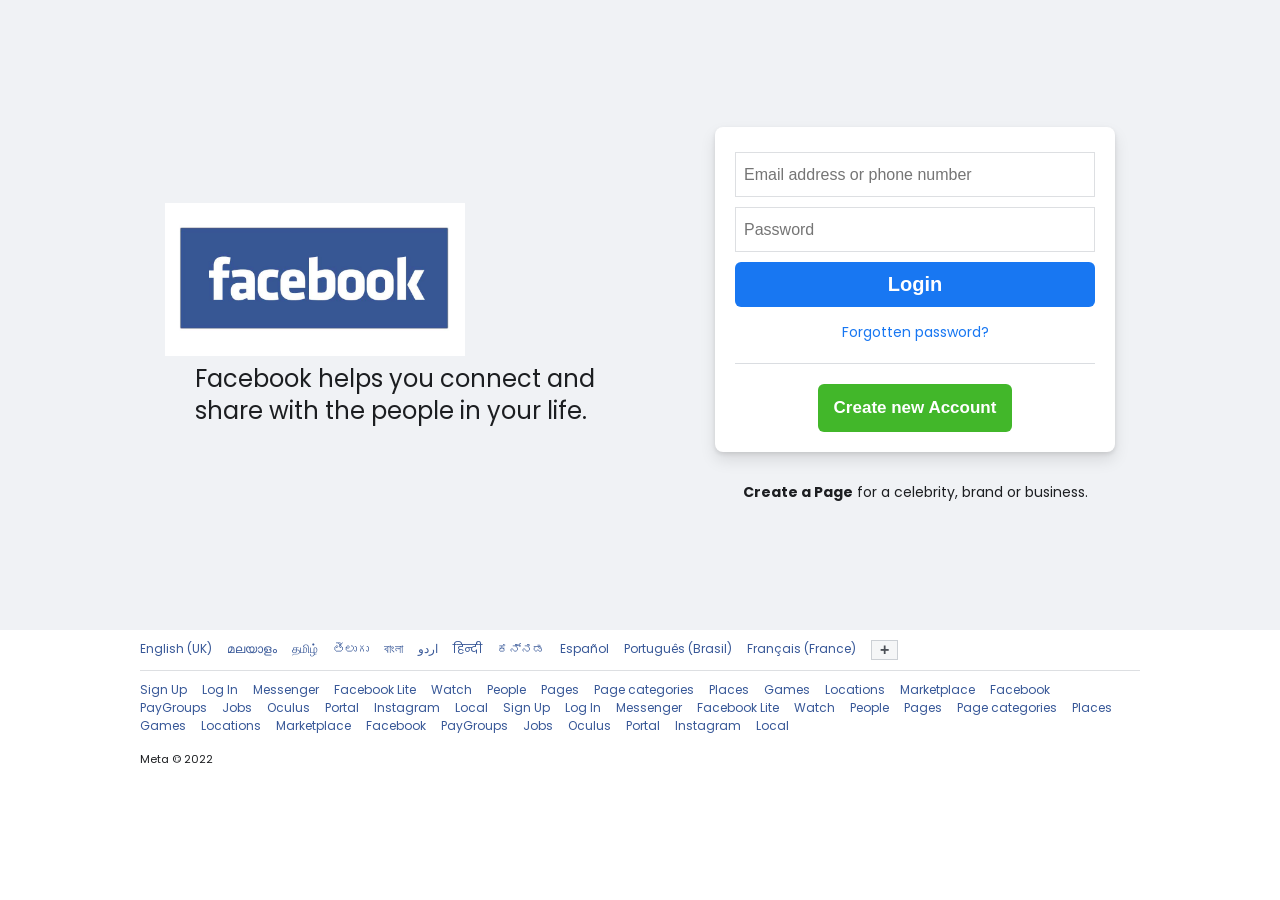
==== index.html @ 4895d368 "first commit" ====
<!doctype html>
<html lang="en">

<head>
    <meta charset="UTF-8">
    <meta http-equiv="X-UA-Compatible" content="IE=edge">
    <meta name="viewport" content="width=device-width, initial-scale=1.0">
    <title>Facebook</title>
    <link rel="preconnect" href="https://fonts.gstatic.com">
    <link href="https://fonts.googleapis.com/css2?family=Poppins:wght@400;500;600;700&amp;display=swap"
        rel="stylesheet">
    <link rel="stylesheet" href="style.css">
</head>

<body>
    <main>
        <div class="row">
            <div class="col-logo">
                <img src="img.jpg" alt="Logo">
                <h2>Facebook helps you connect and share with the people in your life.</h2>
            </div>
            <div class="col-form">
                <div class="form-container">
                    <input type="text" placeholder="Email address or phone number">
                    <input type="password" placeholder="Password"> <button class="btn-login">Login</button> <a
                        href="#">Forgotten password?</a> <button class="btn-new">Create new Account</button>
                </div>
                <p><a href="#"><b>Create a Page</b></a> for a celebrity, brand or business.</p>
            </div>
        </div>
    </main>
    <footer>
        <div class="footer-contents">
            <ol>
                <li>English (UK)</li>
                <li><a href="#">മലയാളം</a></li>
                <li><a href="#">தமிழ்</a></li>
                <li><a href="#">తెలుగు</a></li>
                <li><a href="#">বাংলা</a></li>
                <li><a href="#">اردو</a></li>
                <li><a href="#">हिन्दी</a></li>
                <li><a href="#">ಕನ್ನಡ</a></li>
                <li><a href="#">Español</a></li>
                <li><a href="#">Português (Brasil)</a></li>
                <li><a href="#">Français (France)</a></li>
                <li><button>+</button></li>
            </ol>
            <ol>
                <li><a href="#">Sign Up</a></li>
                <li><a href="#">Log In </a></li>
                <li><a href="#">Messenger</a></li>
                <li><a href="#">Facebook Lite</a></li>
                <li><a href="#">Watch</a></li>
                <li><a href="#">People</a></li>
                <li><a href="#">Pages</a></li>
                <li><a href="#">Page categories</a></li>
                <li><a href="#">Places</a></li>
                <li><a href="#">Games</a></li>
                <li><a href="#">Locations</a></li>
                <li><a href="#">Marketplace</a></li>
                <li><a href="#">Facebook</a></li>
                <li><a href="#">PayGroups</a></li>
                <li><a href="#">Jobs</a></li>
                <li><a href="#">Oculus</a></li>
                <li><a href="#">Portal</a></li>
                <li><a href="#">Instagram</a></li>
                <li><a href="#">Local</a></li>
                <li><a href="#">Sign Up</a></li>
                <li><a href="#">Log In </a></li>
                <li><a href="#">Messenger</a></li>
                <li><a href="#">Facebook Lite</a></li>
                <li><a href="#">Watch</a></li>
                <li><a href="#">People</a></li>
                <li><a href="#">Pages</a></li>
                <li><a href="#">Page categories</a></li>
                <li><a href="#">Places</a></li>
                <li><a href="#">Games</a></li>
                <li><a href="#">Locations</a></li>
                <li><a href="#">Marketplace</a></li>
                <li><a href="#">Facebook</a></li>
                <li><a href="#">PayGroups</a></li>
                <li><a href="#">Jobs</a></li>
                <li><a href="#">Oculus</a></li>
                <li><a href="#">Portal</a></li>
                <li><a href="#">Instagram</a></li>
                <li><a href="#">Local</a></li>
            </ol> <small>Meta © 2022</small>
        </div>
    </footer>
</body>

</html>
---- style.css ----
* {
    padding: 0;
    margin: 0;
    box-sizing: border-box;
}

body {
    font-family: 'Poppins', sans-serif;
    background-color: #f0f2f5;
    color: #1c1e21;
}

main {
    height: 70vh;
    width: 100vw;
    position: relative;
    margin: 0 auto;
}

footer {
    height: 30vh;
    background-color: #ffffff;
}

.row {
    display: flex;
    justify-content: space-around;
    align-items: center;
    width: 100%;
    max-width: 1000px;
    position: absolute;
    left: 50%;
    top: 50%;
    transform: translate(-50%, -50%);
}

.col-logo {
    flex: 0 0 50%;
    text-align: left;
}

.col-form {
    flex: 0 0 40%;
    text-align: center;
}

.col-logo img {
    max-width: 300px;
}

.col-logo h2 {
    font: 26px;
    font-weight: 400;
    padding: 0 30px;
    line-height: 32px;
}

.col-form .form-container {
    background-color: #ffffff;
    border: none;
    border-radius: 8px;
    box-shadow: 0 2px 4px rgba(0, 0, 0, 0.1), 0 8px 16px rgba(0, 0, 0, 0.1);
    margin-bottom: 30px;
    padding: 20px;
    max-width: 400px;
}

.col-form .form-container input, .col-form .form-container .btn-login {
    width: 100%;
    margin: 5px 0;
    height: 45px;
    vertical-align: middle;
    font-size: 16px;
}

.col-form .form-container input {
    border: 1px solid #dddfe2;
    color: #1d2129;
    padding: 0 8px;
    outline: none;
}

.col-form .form-container input:focus {
    border-color: #1877f2;
    box-shadow: 0 0 0 2px #e7f3ff;
}

.col-form .form-container .btn-login {
    background-color: #1877f2;
    border: none;
    border-radius: 6px;
    font-size: 20px;
    padding: 0 16px;
    color: #ffffff;
    font-weight: 700;
}

.col-form .form-container a {
    display: block;
    color: #1877f2;
    font-size: 14px;
    text-decoration: none;
    padding: 10px 0 20px;
    border-bottom: 1px solid #dadde1;
}

.col-form .form-container a:hover {
    text-decoration: underline;
}

.col-form .form-container .btn-new {
    background-color: #42b72a;
    border: none;
    border-radius: 6px;
    font-size: 17px;
    line-height: 48px;
    padding: 0 16px;
    color: #ffffff;
    font-weight: 700;
    margin-top: 20px;
}

.col-form p {
    font-size: 14px;
}

.col-form p a {
    text-decoration: none;
    color: #1c1e21;
    font-weight: 600;
}

.col-form p a:hover {
    text-decoration: underline;
}

.footer-contents {
    position: relative;
    max-width: 1000px;
    margin: 0 auto;
}

footer ol {
    display: flex;
    flex-wrap: wrap;
    list-style-type: none;
    padding: 10px 0;
}

footer ol:first-child {
    border-bottom: 1px solid #dddfe2;
}

footer ol:first-child li:last-child button {
    background-color: #f5f6f7;
    border: 1px solid #ccd0d5;
    outline: none;
    color: #4b4f56;
    padding: 0 8px;
    font-weight: 700;
    font-size: 16px;
}

footer ol li {
    padding-right: 15px;
    font-size: 12px;
    color: #385898;
}

footer ol li a {
    text-decoration: none;
    color: #385898;
}

footer ol li a:hover {
    text-decoration: underline;
}

footer small {
    font-size: 11px;
}
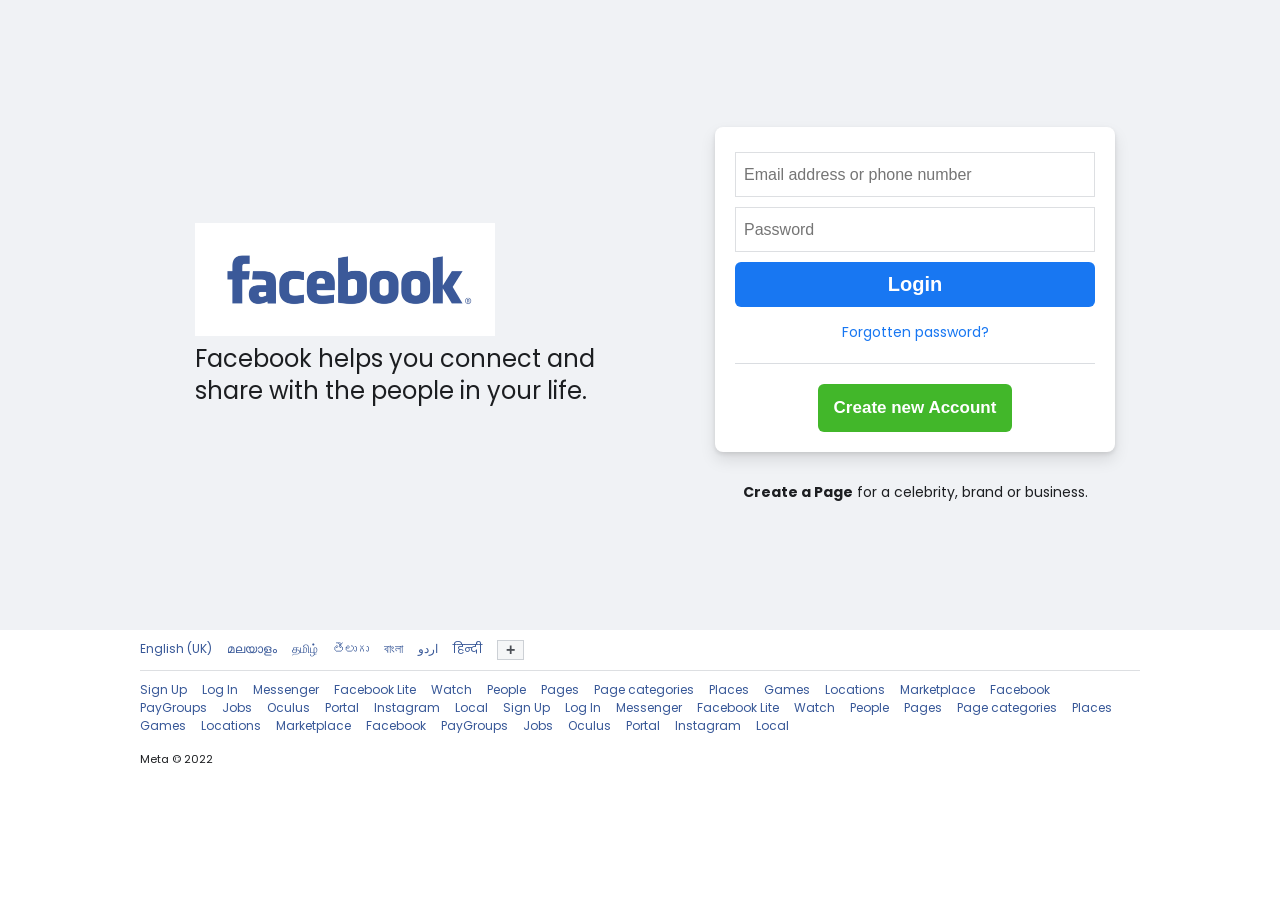
==== commit 9e736a70: "Update index.html" ====
--- a/index.html
+++ b/index.html
@@ -1,92 +1,83 @@
 <!doctype html>
-<html lang="en">
-
-<head>
-    <meta charset="UTF-8">
-    <meta http-equiv="X-UA-Compatible" content="IE=edge">
-    <meta name="viewport" content="width=device-width, initial-scale=1.0">
-    <title>Facebook</title>
-    <link rel="preconnect" href="https://fonts.gstatic.com">
-    <link href="https://fonts.googleapis.com/css2?family=Poppins:wght@400;500;600;700&amp;display=swap"
-        rel="stylesheet">
-    <link rel="stylesheet" href="style.css">
-</head>
-
-<body>
-    <main>
-        <div class="row">
-            <div class="col-logo">
-                <img src="img.jpg" alt="Logo">
-                <h2>Facebook helps you connect and share with the people in your life.</h2>
-            </div>
-            <div class="col-form">
-                <div class="form-container">
-                    <input type="text" placeholder="Email address or phone number">
-                    <input type="password" placeholder="Password"> <button class="btn-login">Login</button> <a
-                        href="#">Forgotten password?</a> <button class="btn-new">Create new Account</button>
-                </div>
-                <p><a href="#"><b>Create a Page</b></a> for a celebrity, brand or business.</p>
-            </div>
-        </div>
-    </main>
-    <footer>
-        <div class="footer-contents">
-            <ol>
-                <li>English (UK)</li>
-                <li><a href="#">മലയാളം</a></li>
-                <li><a href="#">தமிழ்</a></li>
-                <li><a href="#">తెలుగు</a></li>
-                <li><a href="#">বাংলা</a></li>
-                <li><a href="#">اردو</a></li>
-                <li><a href="#">हिन्दी</a></li>
-                <li><a href="#">ಕನ್ನಡ</a></li>
-                <li><a href="#">Español</a></li>
-                <li><a href="#">Português (Brasil)</a></li>
-                <li><a href="#">Français (France)</a></li>
-                <li><button>+</button></li>
-            </ol>
-            <ol>
-                <li><a href="#">Sign Up</a></li>
-                <li><a href="#">Log In </a></li>
-                <li><a href="#">Messenger</a></li>
-                <li><a href="#">Facebook Lite</a></li>
-                <li><a href="#">Watch</a></li>
-                <li><a href="#">People</a></li>
-                <li><a href="#">Pages</a></li>
-                <li><a href="#">Page categories</a></li>
-                <li><a href="#">Places</a></li>
-                <li><a href="#">Games</a></li>
-                <li><a href="#">Locations</a></li>
-                <li><a href="#">Marketplace</a></li>
-                <li><a href="#">Facebook</a></li>
-                <li><a href="#">PayGroups</a></li>
-                <li><a href="#">Jobs</a></li>
-                <li><a href="#">Oculus</a></li>
-                <li><a href="#">Portal</a></li>
-                <li><a href="#">Instagram</a></li>
-                <li><a href="#">Local</a></li>
-                <li><a href="#">Sign Up</a></li>
-                <li><a href="#">Log In </a></li>
-                <li><a href="#">Messenger</a></li>
-                <li><a href="#">Facebook Lite</a></li>
-                <li><a href="#">Watch</a></li>
-                <li><a href="#">People</a></li>
-                <li><a href="#">Pages</a></li>
-                <li><a href="#">Page categories</a></li>
-                <li><a href="#">Places</a></li>
-                <li><a href="#">Games</a></li>
-                <li><a href="#">Locations</a></li>
-                <li><a href="#">Marketplace</a></li>
-                <li><a href="#">Facebook</a></li>
-                <li><a href="#">PayGroups</a></li>
-                <li><a href="#">Jobs</a></li>
-                <li><a href="#">Oculus</a></li>
-                <li><a href="#">Portal</a></li>
-                <li><a href="#">Instagram</a></li>
-                <li><a href="#">Local</a></li>
-            </ol> <small>Meta © 2022</small>
-        </div>
-    </footer>
-</body>
-
-</html>+<html lang="en"> 
+ <head> 
+  <meta charset="UTF-8"> 
+  <meta http-equiv="X-UA-Compatible" content="IE=edge"> 
+  <meta name="viewport" content="width=device-width, initial-scale=1.0"> 
+  <title>Facebook</title> 
+  <link rel="preconnect" href="https://fonts.gstatic.com"> 
+  <link href="https://fonts.googleapis.com/css2?family=Poppins:wght@400;500;600;700&amp;display=swap" rel="stylesheet"> 
+  <link rel="stylesheet" href="style.css"> 
+ </head> 
+ <body> 
+  <main> 
+   <div class="row"> 
+    <div class="col-logo"> 
+     <img src="img.jpg" alt="Logo"> 
+     <h2>Facebook helps you connect and share with the people in your life.</h2> 
+    </div> 
+    <div class="col-form"> 
+     <div class="form-container"> 
+      <input type="text" placeholder="Email address or phone number"> 
+      <input type="password" placeholder="Password"> <button class="btn-login">Login</button> <a href="#">Forgotten password?</a> <button class="btn-new">Create new Account</button> 
+     </div> 
+     <p><a href="#"><b>Create a Page</b></a> for a celebrity, brand or business.</p> 
+    </div> 
+   </div> 
+  </main> 
+  <footer> 
+   <div class="footer-contents"> 
+    <ol> 
+     <li>English (UK)</li> 
+     <li><a href="#">മലയാളം</a></li> 
+     <li><a href="#">தமிழ்</a></li> 
+     <li><a href="#">తెలుగు</a></li> 
+     <li><a href="#">বাংলা</a></li> 
+     <li><a href="#">اردو</a></li> 
+     <li><a href="#">हिन्दी</a></li> 
+     <li><button>+</button></li> 
+    </ol> 
+    <ol> 
+     <li><a href="#">Sign Up</a></li> 
+     <li><a href="#">Log In </a></li> 
+     <li><a href="#">Messenger</a></li> 
+     <li><a href="#">Facebook Lite</a></li> 
+     <li><a href="#">Watch</a></li> 
+     <li><a href="#">People</a></li> 
+     <li><a href="#">Pages</a></li> 
+     <li><a href="#">Page categories</a></li> 
+     <li><a href="#">Places</a></li> 
+     <li><a href="#">Games</a></li> 
+     <li><a href="#">Locations</a></li> 
+     <li><a href="#">Marketplace</a></li> 
+     <li><a href="#">Facebook</a></li> 
+     <li><a href="#">PayGroups</a></li> 
+     <li><a href="#">Jobs</a></li> 
+     <li><a href="#">Oculus</a></li> 
+     <li><a href="#">Portal</a></li> 
+     <li><a href="#">Instagram</a></li> 
+     <li><a href="#">Local</a></li> 
+     <li><a href="#">Sign Up</a></li> 
+     <li><a href="#">Log In </a></li> 
+     <li><a href="#">Messenger</a></li> 
+     <li><a href="#">Facebook Lite</a></li> 
+     <li><a href="#">Watch</a></li> 
+     <li><a href="#">People</a></li> 
+     <li><a href="#">Pages</a></li> 
+     <li><a href="#">Page categories</a></li> 
+     <li><a href="#">Places</a></li> 
+     <li><a href="#">Games</a></li> 
+     <li><a href="#">Locations</a></li> 
+     <li><a href="#">Marketplace</a></li> 
+     <li><a href="#">Facebook</a></li> 
+     <li><a href="#">PayGroups</a></li> 
+     <li><a href="#">Jobs</a></li> 
+     <li><a href="#">Oculus</a></li> 
+     <li><a href="#">Portal</a></li> 
+     <li><a href="#">Instagram</a></li> 
+     <li><a href="#">Local</a></li> 
+    </ol> <small>Meta © 2022</small> 
+   </div> 
+  </footer> 
+ </body>
+</html>
--- a/style.css
+++ b/style.css
@@ -46,6 +46,7 @@
 
 .col-logo img {
     max-width: 300px;
+    margin: 0px 30px;
 }
 
 .col-logo h2 {
